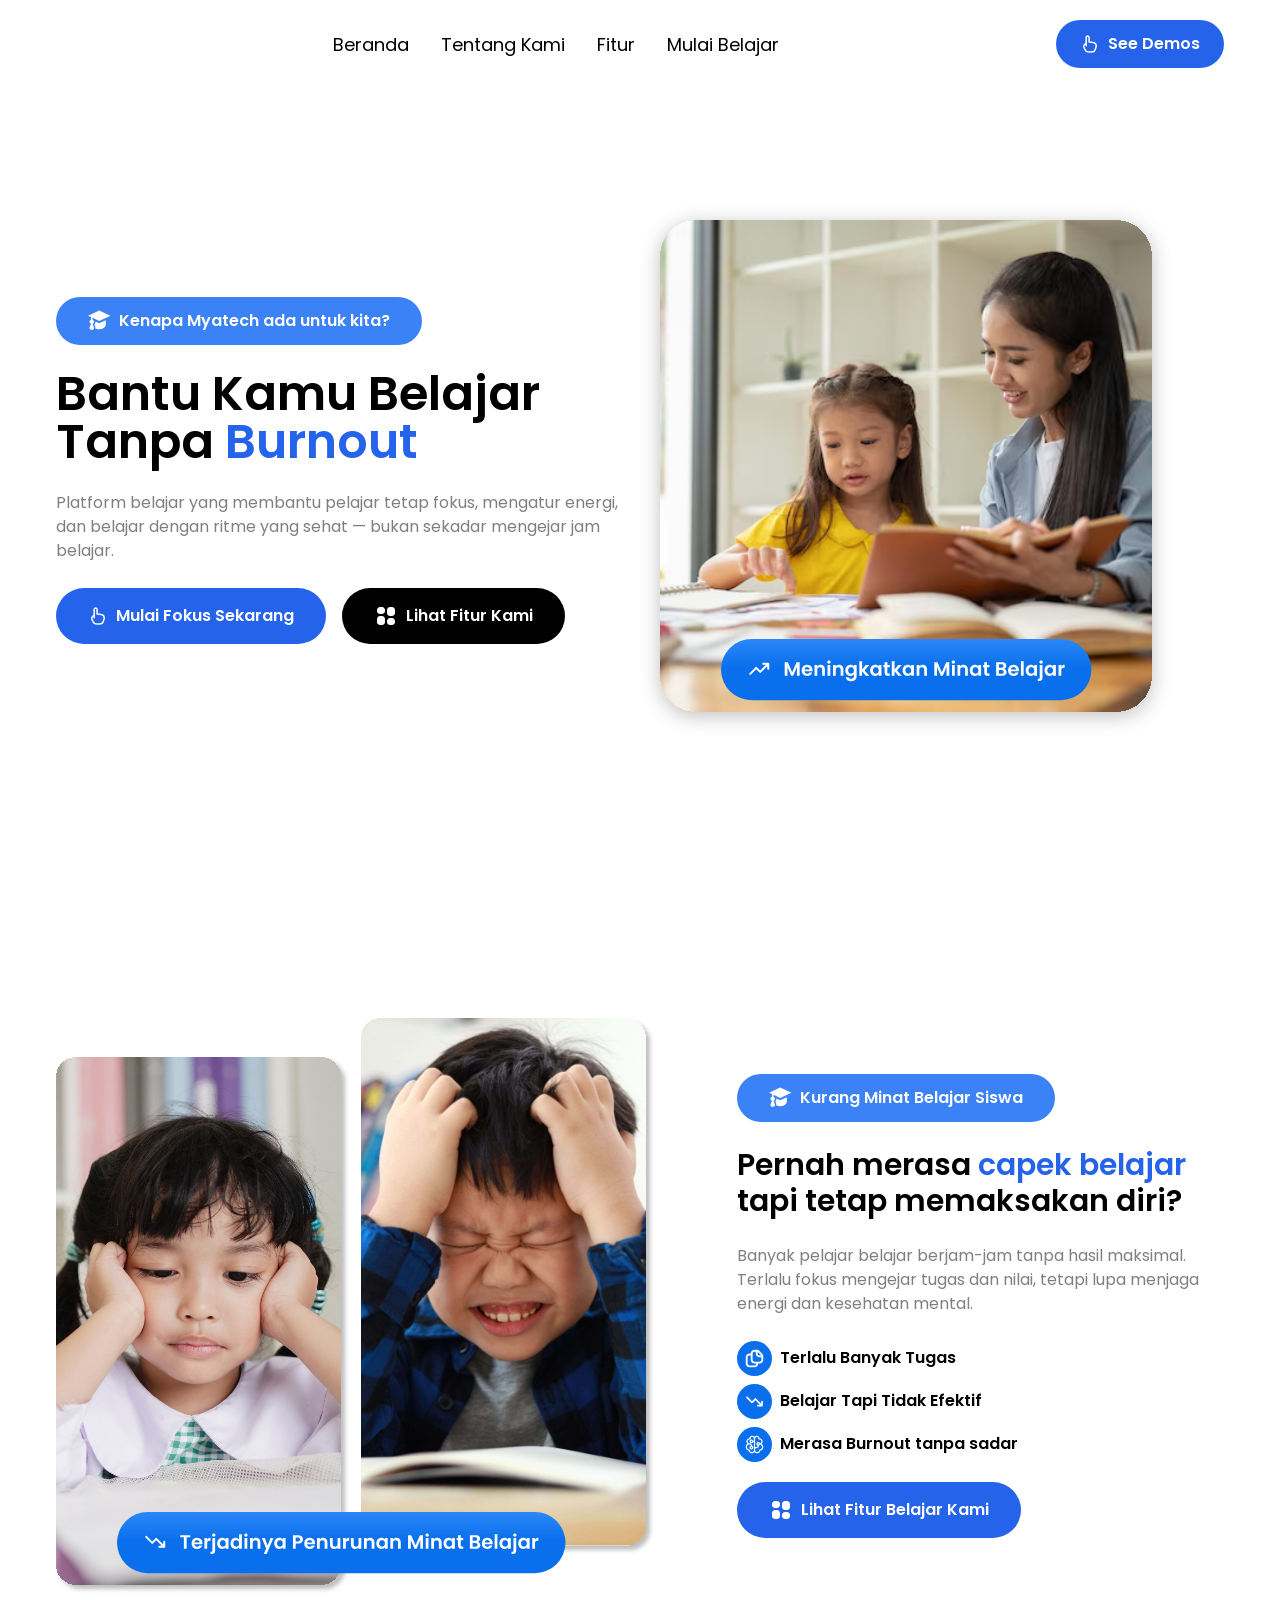
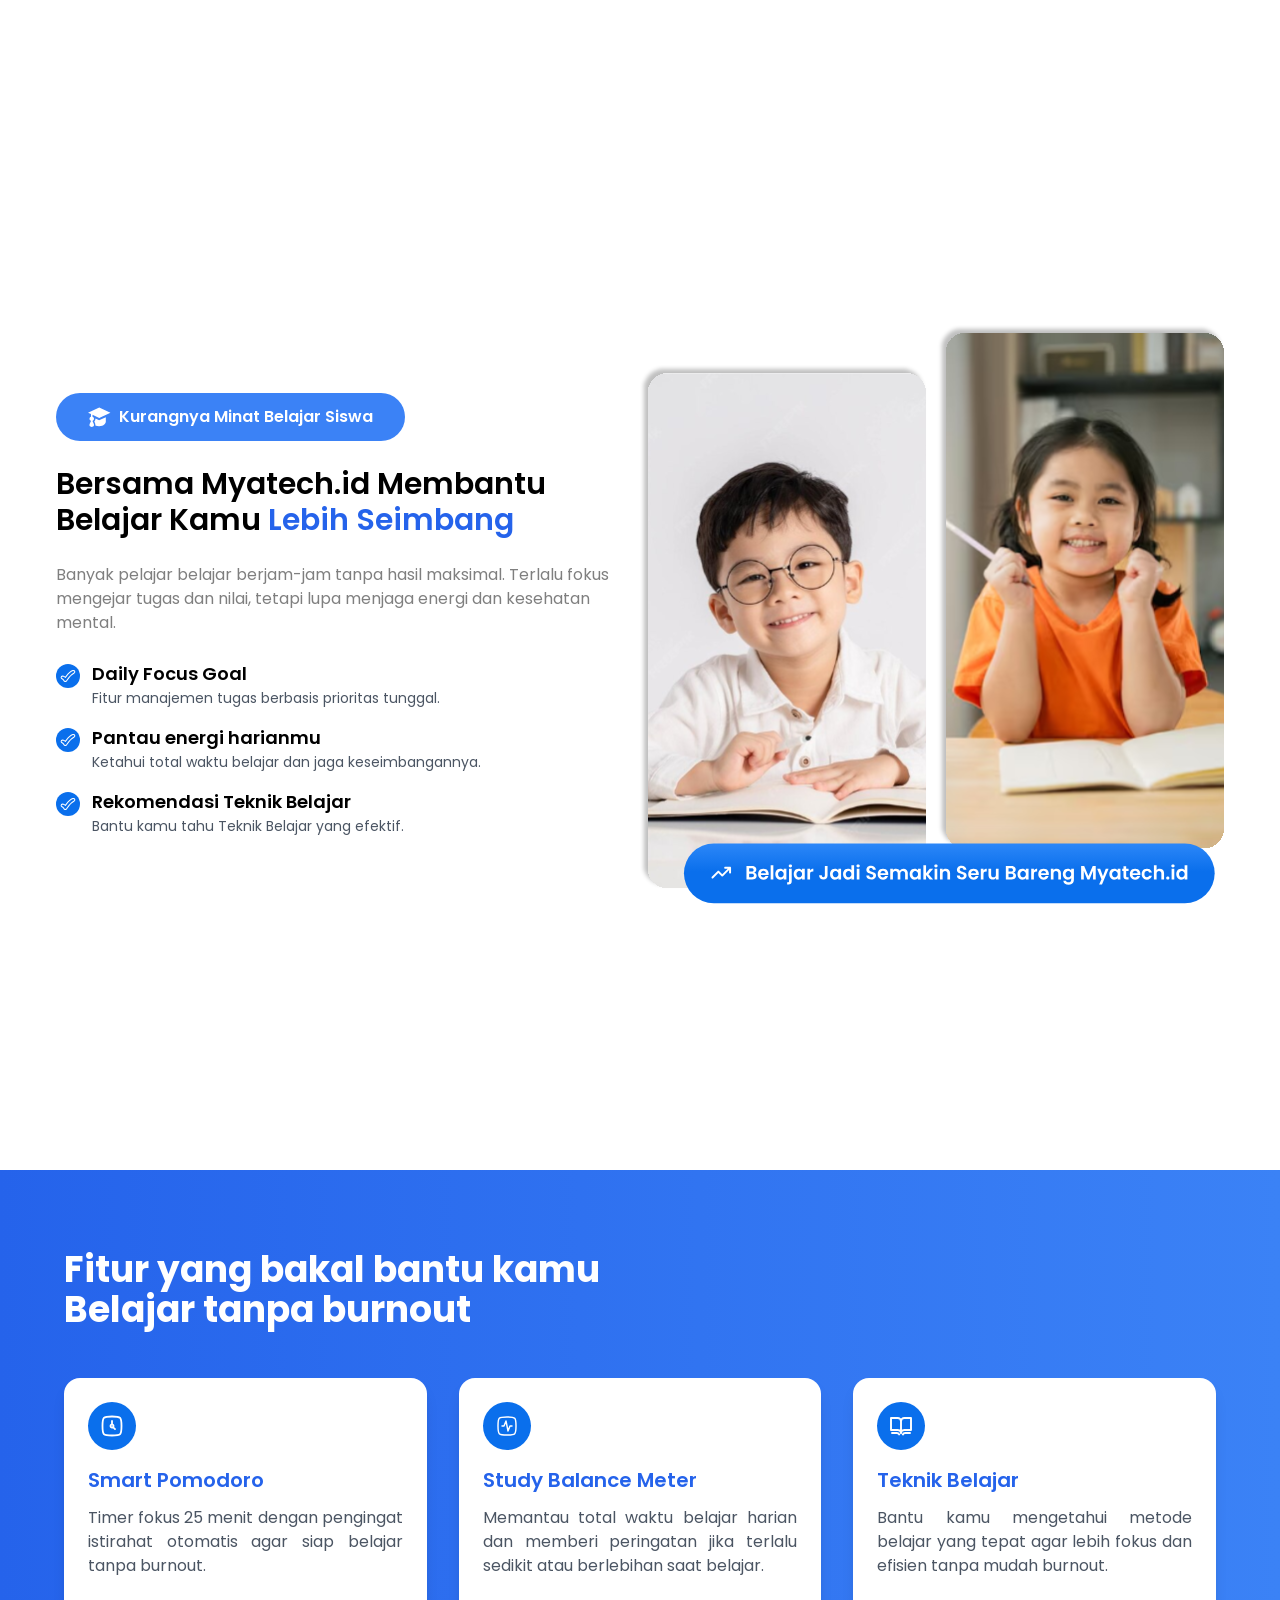
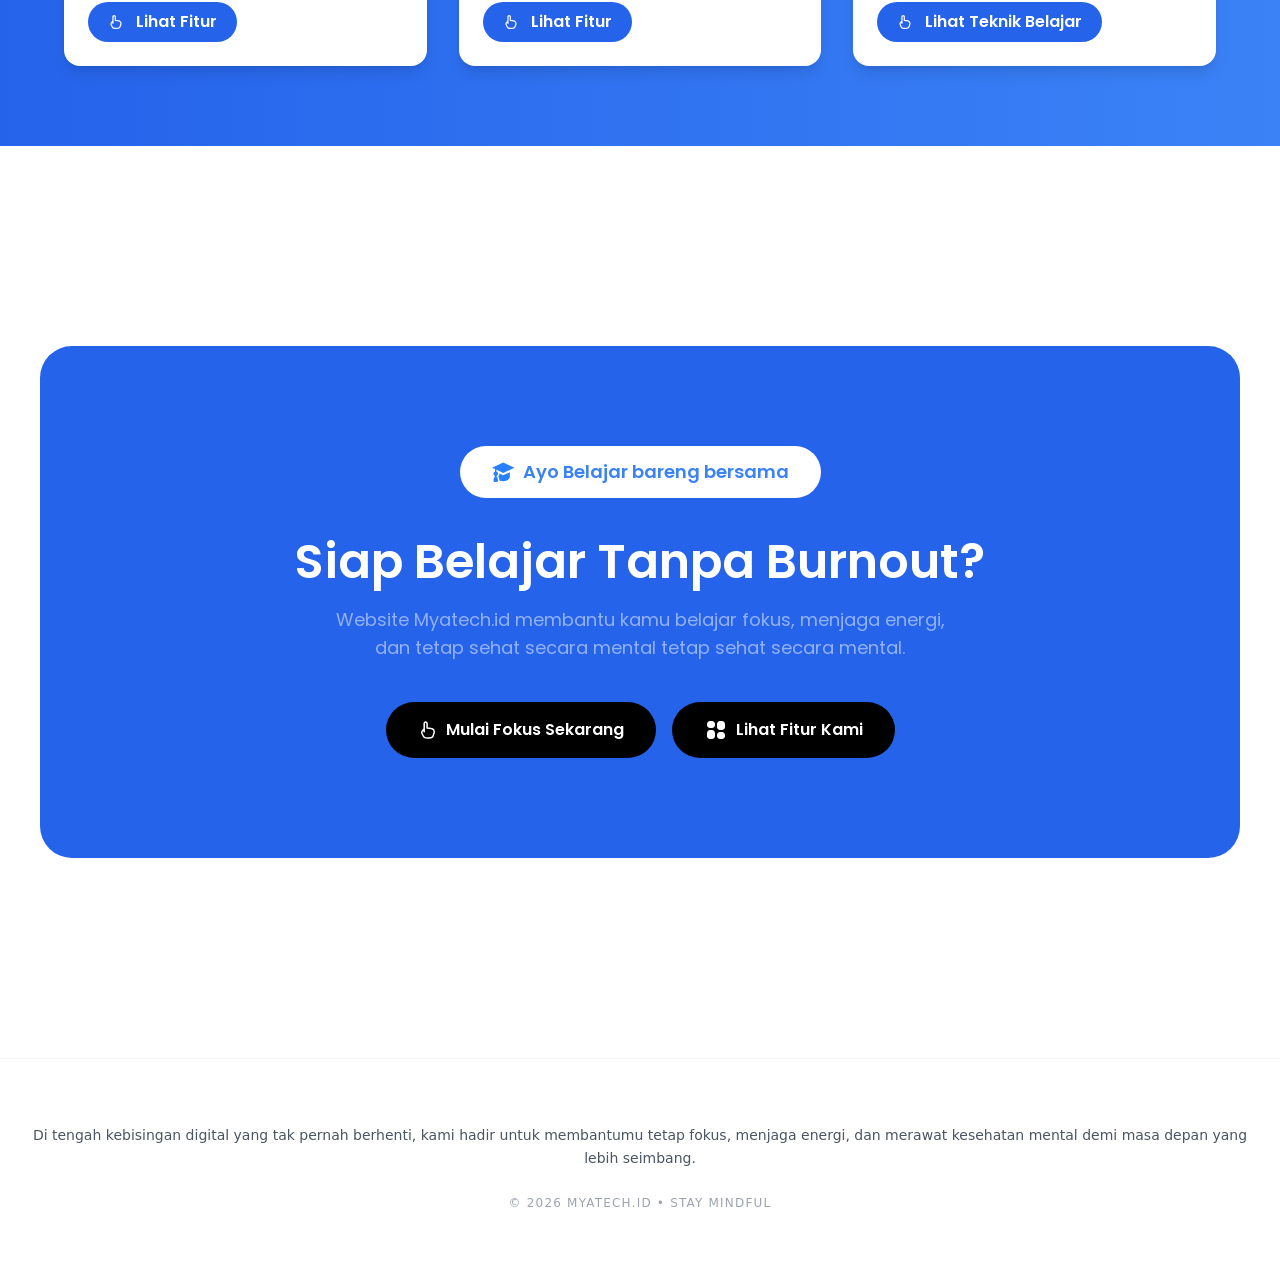
==== docs/index.html @ 18b40dc4 "rename src to docs for github pages" ====
<!DOCTYPE html>
<html lang="en">

<head>
  <meta charset="UTF-8">
  <meta name="viewport" content="width=device-width, initial-scale=1.0">
  <link rel="icon" href="/Ikon SVG/myatech-logo.svg">
  <link rel="stylesheet" href="./css/output.css">
  <title>Website Belajar Jadi Produktif</title>
  <link rel="preconnect" href="https://fonts.googleapis.com">
  <link rel="preconnect" href="https://fonts.gstatic.com" crossorigin>
  <link href="https://fonts.googleapis.com/css2?family=Poppins:wght@400;500;600;700&display=swap" rel="stylesheet">
  <link href="https://unpkg.com/aos@2.3.1/dist/aos.css" rel="stylesheet">

</head>

<body class="font-[Poppins]">

  <!-- Navbar -->
  <section class="" data-aos="fade-down">
    <div class="max-w-[1200px] mx-auto">
      <nav class="flex justify-between items-center py-[20px] px-4">
        <!-- Nama Brand -->
        <div>
          <img src="/Ikon SVG/Brand.svg" alt="">
        </div>

        <ul class="gap-8 hidden lg:flex">
          <li class="text-[18px] text-black hover:text-blue-500 font-regular hover:font-semibold cursor-pointer">
            <a href="#">
              Beranda
            </a>
          </li>
          <li class="text-[18px] text-black hover:text-blue-500 font-regular hover:font-semibold cursor-pointer">
            <a href="#problem-section">
              Tentang Kami
            </a>
          </li>
          <li class="text-[18px] text-black hover:text-blue-500 font-regular hover:font-semibold cursor-pointer">
            <a href="#">
              Fitur
            </a>
          </li>
          <li class="text-[18px] text-black hover:text-blue-500 font-regular hover:font-semibold cursor-pointer">
            <a href="#">
              Mulai Belajar
            </a>
          </li>
        </ul>

        <div class="lg:flex hidden">
          <button
            class="flex items-center bg-blue-600 px-6 py-3 rounded-[32px] text-white font-semibold hover:bg-black hover:scale-110 transition duration-300 gap-2">
            <span>
              <img src="/Ikon SVG/tangan-white.svg" alt="">
            </span>
            See Demos
          </button>
        </div>

        <!-- Responsive Mobile -->
        <div class="lg:hidden block buttonToogle">
          <button>
            <img src="/Ikon SVG/hamburger.svg" alt="">
          </button>
        </div>
      </nav>

      <!-- Mobile Menu -->
      <div class="mobileMenu hidden">
        <ul class="gap-8">
          <li
            class="py-4 px-3 hover:bg-blue-200 transition duration-300 text-[18px] text-black hover:text-blue-500 font-regular hover:font-semibold cursor-pointer">
            <a href="#">
              Beranda
            </a>
          </li>
          <li
            class="py-4 px-3 hover:bg-blue-200 transition duration-300 text-[18px] text-black hover:text-blue-500 font-regular hover:font-semibold cursor-pointer">
            <a href="#problem-section">
              Tentang Kami
            </a>
          </li>
          <li
            class="py-4 px-3 hover:bg-blue-200 transition duration-300 text-[18px] text-black hover:text-blue-500 font-regular hover:font-semibold cursor-pointer">
            <a href="#">
              Fitur
            </a>
          </li>
          <li
            class="py-4 px-3 hover:bg-blue-200 transition duration-300 text-[18px] text-black hover:text-blue-500 font-regular hover:font-semibold cursor-pointer">
            <a href="#">
              Mulai Belajar
            </a>
          </li>
        </ul>
      </div>
    </div>
  </section>
  <!-- Penutup Navbar -->

  <!-- Hero Section -->
  <section id="hero-section" class="my-[50px] md:my-[100px]">
    <div class="max-w-[1200px] mx-auto px-4 py-4">
      <div class="grid grid-cols-12 items-center">

        <!-- Kiri -->
        <div class="col-span-12 md:col-span-6 lg:col-span-6" data-aos="zoom-in-right">
          <div class="">
            <button class="flex gap-2 items-center px-8 py-3 bg-blue-500 text-white font-semibold rounded-full">
              <span>
                <img src="/Ikon SVG/college-white.svg" alt="">
              </span>
              Kenapa Myatech ada untuk kita?
            </button>
            <h1 class="mt-[25px] text-3xl md:text-4xl lg:text-5xl font-semibold text-black leading-tight">
              Bantu Kamu Belajar<br>
              Tanpa <span class="text-blue-600"> Burnout</span>
            </h1>
            <p class="mt-[25px] text-base text-justify lg:text-start text-grey opacity-50">
              Platform belajar yang membantu pelajar tetap fokus, mengatur energi, dan belajar dengan ritme yang sehat —
              bukan sekadar mengejar jam belajar.
            </p>
            <div class="mt-[25px] flex flex-col lg:flex-row gap-4">
              <button
                class="flex gap-2 items-center px-8 py-4 bg-blue-600 hover:bg-blue-500 cursor-pointer transition duration-300 text-white font-semibold rounded-[32px]">
                <span>
                  <img src="/Ikon SVG/tangan-white.svg" alt="">
                </span>
                <a href="#"> Mulai Fokus Sekarang</a>
              </button>

              <button
                class="flex gap-2 items-center px-8 py-4 bg-black hover:bg-slate-600 cursor-pointer transition duration-300 text-white font-semibold rounded-[32px]">
                <span>
                  <img src="/Ikon SVG/grid.svg" alt="">
                </span>
                Lihat Fitur Kami
              </button>
            </div>
          </div>
        </div>

        <!-- Kanan -->
        <div class="col-span-12 md:col-span-6 lg:col-span-6" data-aos="zoom-in-left">
          <div class="hidden md:block lg:block">
            <img src="/Images/Gambar-Hero-Section.svg" alt="">
          </div>
        </div>
      </div>
    </div>
  </section>

  <!-- Problem Section -->
  <section id="problem-section" class="my-[50px] md:my-[200px]">
    <div class="max-w-[1200px] mx-auto px-4 py-4">
      <div class="grid grid-cols-12 items-center">
        <!-- Kiri -->
        <div class="col-span-12 md:col-span-5 lg:col-span-5 order-2" data-aos="zoom-in-right">
          <div class="">
            <button class="flex gap-2 items-center px-8 py-3 bg-blue-500 text-white font-semibold rounded-full">
              <span>
                <img src="/Ikon SVG/college-white.svg" alt="">
              </span>
              Kurang Minat Belajar Siswa
            </button>
            <h1 class="mt-[25px] text-2xl md:text-3xl lg:text-3xl font-semibold text-black leading-tight">
              Pernah merasa <span class="text-blue-600">capek belajar</span> <br>
              tapi tetap memaksakan diri?
            </h1>
            <p class="mt-[25px] text-base text-justify lg:text-start text-grey opacity-50">
              Banyak pelajar belajar berjam-jam tanpa hasil maksimal. Terlalu fokus mengejar tugas dan nilai, tetapi
              lupa menjaga energi dan kesehatan mental.
            </p>
            <div class="mt-[25px] flex flex-col lg:flex-row">
              <ul class="flex flex-col gap-2">
                <li class="flex items-center gap-2 font-semibold">
                  <span>
                    <img src="/Ikon SVG/files-blue.svg" alt="">
                  </span>
                  Terlalu Banyak Tugas
                </li>
                <li class="flex items-center gap-2 font-semibold">
                  <span>
                    <img src="/Ikon SVG/chart-down-blue.svg" alt="">
                  </span>
                  Belajar Tapi Tidak Efektif
                </li>
                <li class="flex items-center gap-2 font-semibold">
                  <span>
                    <img src="/Ikon SVG/brain-circuit-blue.svg" alt="">
                  </span>
                  Merasa Burnout tanpa sadar
                </li>
              </ul>
            </div>
            <div>
              <button
                class="mt-[20px] flex gap-2 items-center px-8 py-4 bg-blue-600 hover:bg-blue-500 cursor-pointer transition duration-300 text-white font-semibold rounded-[32px]">
                <span>
                  <img src="/Ikon SVG/grid.svg" alt="">
                </span>
                Lihat Fitur Belajar Kami
              </button>
            </div>
          </div>
        </div>

        <!-- Kanan -->
        <div class="my-[50px] col-span-12 md:col-span-7 lg:col-span-7 order-1" data-aos="zoom-in-left">
          <div>
            <img src="/Images/Gambar-Problem-Section.svg" alt="">
          </div>
        </div>
      </div>
    </div>
  </section>

  <!-- Solution Section -->
  <section id="solution-section" class="my-[50px] md:my-[200px]">
    <div class="max-w-[1200px] mx-auto px-4 py-4">
      <div class="grid grid-cols-12 items-center">
        <!-- Kiri -->
        <div class="col-span-12 md:col-span-6 lg:col-span-6 order-1" data-aos="zoom-in-left">
          <div class="">
            <button
              class="flex gap-2 items-center px-8 py-3 bg-blue-500 text-base text-white font-semibold rounded-full">
              <span>
                <img src="/Ikon SVG/college-white.svg" alt="">
              </span>
              Kurangnya Minat Belajar Siswa
            </button>
            <h1 class="mt-[25px] text-2xl md:text-3xl lg:text-3xl font-semibold text-black leading-tight">
              Bersama Myatech.id Membantu
              Belajar Kamu <span class="text-blue-600">Lebih Seimbang</span>
            </h1>
            <p class="mt-[25px] text-base text-justify lg:text-start text-grey opacity-50">
              Banyak pelajar belajar berjam-jam tanpa hasil maksimal. Terlalu fokus mengejar tugas dan nilai, tetapi
              lupa menjaga energi dan kesehatan mental.
            </p>
            <div class="mt-[25px] flex flex-col lg:flex-row">
              <ul class="flex flex-col gap-4">

                <!-- Item 1 -->
                <li class="flex items-start gap-3">
                  <img src="/Ikon SVG/centang.svg" alt="" class="w-6 h-6 mt-1">

                  <div class="flex flex-col">
                    <h3 class="font-semibold text-lg">
                      Daily Focus Goal
                    </h3>
                    <p class="text-sm text-gray-600">
                      Fitur manajemen tugas berbasis prioritas tunggal.
                    </p>
                  </div>
                </li>

                <!-- Item 2 -->
                <li class="flex items-start gap-3">
                  <img src="/Ikon SVG/centang.svg" alt="" class="w-6 h-6 mt-1">

                  <div class="flex flex-col">
                    <h3 class="font-semibold text-lg">
                      Pantau energi harianmu
                    </h3>
                    <p class="text-sm text-gray-600">
                      Ketahui total waktu belajar dan jaga keseimbangannya.
                    </p>
                  </div>
                </li>

                <!-- Item 3 -->
                <li class="flex items-start gap-3">
                  <img src="/Ikon SVG/centang.svg" alt="" class="w-6 h-6 mt-1">

                  <div class="flex flex-col">
                    <h3 class="font-semibold text-lg">
                      Rekomendasi Teknik Belajar
                    </h3>
                    <p class="text-sm text-gray-600">
                      Bantu kamu tahu Teknik Belajar yang efektif.
                    </p>
                  </div>
                </li>

              </ul>
            </div>
          </div>
        </div>

        <!-- Kanan -->
        <div class="my-[50px] col-span-12 md:col-span-6 lg:col-span-6 order-2" data-aos="zoom-in-right">
          <div>
            <img src="/Images/Gambar-Solution-Section.svg" alt="">
          </div>
        </div>
      </div>
    </div>
  </section>


  <!-- Features Section -->
  <section class="bg-gradient-to-r from-blue-600 to-blue-500 py-20" data-aos="zoom-in">

    <!-- Container utama (maksimal 1200px & center) -->
    <div class="mx-auto max-w-[1200px] px-6">

      <!-- Heading Section -->
      <div class="mb-12">
        <h2 class="text-white text-3xl md:text-4xl font-bold max-w-xl">
          Fitur yang bakal bantu kamu Belajar tanpa burnout
        </h2>
      </div>

      <!-- GRID CARD -->
      <div class="grid grid-cols-1 md:grid-cols-2 lg:grid-cols-3 gap-8">

        <!-- CARD 1 -->
        <div class="bg-white rounded-2xl p-6 shadow-lg hover:scale-105 transition duration-300">

          <!-- Icon -->
          <img src="/Ikon SVG/card1.svg" alt="Smart Pomodoro" class="mb-4 w-12">

          <!-- Judul -->
          <h3 class="text-xl font-semibold mb-3 text-blue-600">
            Smart Pomodoro
          </h3>

          <!-- Deskripsi -->
          <p class="text-gray-600 mb-6 text-justify">
            Timer fokus 25 menit dengan pengingat istirahat otomatis agar siap belajar tanpa burnout.
          </p>

          <!-- Button (pakai a kalau mau ke halaman lain) -->
          <a href="features1.html"
            class="inline-flex items-center gap-3 bg-blue-600 text-white font-semibold px-5 py-2 rounded-full hover:bg-blue-500 transition duration-300">

            <img src="/Ikon SVG/tangan-white.svg" alt="" class="w-4">
            Lihat Fitur
          </a>

        </div>

        <!-- CARD 2 -->
        <div class="bg-white rounded-2xl p-6 shadow-lg hover:scale-105 transition duration-300">

          <img src="/Ikon SVG/card2.svg" alt="Study Balance Meter" class="mb-4 w-12">

          <h3 class="text-xl font-semibold mb-3 text-blue-600">
            Study Balance Meter
          </h3>

          <p class="text-gray-600 mb-6 text-justify">
            Memantau total waktu belajar harian dan memberi peringatan jika terlalu sedikit atau berlebihan saat
            belajar.
          </p>

          <a href="features2.html"
            class="inline-flex items-center gap-3 bg-blue-600 text-white font-semibold px-5 py-2 rounded-full hover:bg-blue-500 transition duration-300">

            <img src="/Ikon SVG/tangan-white.svg" alt="" class="w-4">
            Lihat Fitur
          </a>

        </div>

        <!-- CARD 3 -->
        <div class="bg-white rounded-2xl p-6 shadow-lg hover:scale-105 transition duration-300">

          <img src="/Ikon SVG/card3.svg" alt="Mood Tracker" class="mb-4 w-12">

          <h3 class="text-xl font-semibold mb-3 text-blue-600">
            Teknik Belajar
          </h3>

          <p class="text-gray-600 mb-6 text-justify">
            Bantu kamu mengetahui metode belajar yang tepat agar lebih fokus dan efisien tanpa mudah burnout.
          </p>

          <a href="features3.html"
            class="inline-flex items-center gap-3 bg-blue-600 text-white font-semibold px-5 py-2 rounded-full hover:bg-blue-500 transition duration-300">

            <img src="/Ikon SVG/tangan-white.svg" alt="" class="w-4">
            Lihat Teknik Belajar
          </a>

        </div>

      </div>
    </div>
  </section>


  <!-- CTA -->
  <section id="cta" class="my-[50px] md:my-[200px]" data-aos="zoom-in">
    <div class="max-w-[1200px] mx-auto px-4 py-4 bg-blue-600 lg:py-[100px] md:rounded-[32px] lg:rounded-[32px]">
      <!-- Button Informasi -->
      <div class="flex justify-center items-center mb-[40px]">
        <button
          class="flex gap-2 text-sm md:text-base lg:text-lg items-center px-8 py-3 bg-white text-blue-500 font-semibold rounded-full">
          <span>
            <img src="/Ikon SVG/college-blue.svg" alt="">
          </span>
          Ayo Belajar bareng bersama
        </button>
      </div>
      <!-- Judul + Deskripsi -->
      <div>
        <h1 class="mt-[20px] text-3xl md:text-4xl lg:text-5xl text-center font-semibold text-white text-center">Siap
          Belajar Tanpa
          Burnout?
        </h1>
        <p class="mt-[20px] text-center md:text-base lg:text-lg text-white opacity-50 text-center">
          Website
          Myatech.id membantu kamu belajar fokus,
          menjaga energi, <br> dan tetap sehat secara mental tetap sehat secara mental.
        </p>
      </div>
      <!-- Button -->
      <div class="mt-[40px] flex flex-col md:flex-row gap-4 mx-auto justify-center items-center">
        <button
          class="flex gap-2 items-center px-8 py-4 bg-black hover:bg-slate-600  cursor-pointer transition duration-300 text-white font-semibold rounded-[32px]">
          <span>
            <img src="/Ikon SVG/tangan-white.svg" alt="">
          </span>
          <a href="#hero-section"> Mulai Fokus Sekarang</a>
        </button>

        <button
          class="flex gap-2 items-center px-8 py-4 bg-black hover:bg-slate-600 cursor-pointer transition duration-300 text-white font-semibold rounded-[32px]">
          <span>
            <img src="/Ikon SVG/grid.svg" alt="">
          </span>
          Lihat Fitur Kami
        </button>
      </div>
    </div>
  </section>

  <!-- Footer -->
  <footer class="mb-[25px] text-center py-10 px-6 font-sans border-t border-gray-100 bg-white">
    <div class="flex justify-center items-center">
      <img src="/Ikon SVG/Brand.svg" alt="">
    </div>

    <p class="mt-[25px] max-2xl mx-auto text-gray-600 text-sm leading-relaxed">
      Di tengah kebisingan digital yang tak pernah berhenti, kami hadir untuk membantumu tetap fokus, menjaga energi,
      dan merawat kesehatan mental demi masa depan yang lebih seimbang.
    </p>

    <div class="mt-[25px] text-xs font-medium text-gray-400 uppercase tracking-widest">
      &copy; 2026 Myatech.id • Stay Mindful
    </div>
  </footer>

  <script>
    const buttonToogle = document.querySelector('.buttonToogle');
    const mobileMenu = document.querySelector('.mobileMenu');

    buttonToogle.addEventListener('click', function () {
      mobileMenu.classList.toggle('hidden');
    })

  </script>

  <script src="https://unpkg.com/aos@2.3.1/dist/aos.js"></script>
  <script>
    AOS.init({
      duration: 800,
      once: true
    });
  </script>
</body>

</html>
---- docs/css/output.css ----
/*
! tailwindcss v3.4.9 | MIT License | https://tailwindcss.com
*/

/*
1. Prevent padding and border from affecting element width. (https://github.com/mozdevs/cssremedy/issues/4)
2. Allow adding a border to an element by just adding a border-width. (https://github.com/tailwindcss/tailwindcss/pull/116)
*/

*,
::before,
::after {
  box-sizing: border-box;
  /* 1 */
  border-width: 0;
  /* 2 */
  border-style: solid;
  /* 2 */
  border-color: #e5e7eb;
  /* 2 */
}

::before,
::after {
  --tw-content: '';
}

/*
1. Use a consistent sensible line-height in all browsers.
2. Prevent adjustments of font size after orientation changes in iOS.
3. Use a more readable tab size.
4. Use the user's configured `sans` font-family by default.
5. Use the user's configured `sans` font-feature-settings by default.
6. Use the user's configured `sans` font-variation-settings by default.
7. Disable tap highlights on iOS
*/

html,
:host {
  line-height: 1.5;
  /* 1 */
  -webkit-text-size-adjust: 100%;
  /* 2 */
  -moz-tab-size: 4;
  /* 3 */
  -o-tab-size: 4;
     tab-size: 4;
  /* 3 */
  font-family: ui-sans-serif, system-ui, sans-serif, "Apple Color Emoji", "Segoe UI Emoji", "Segoe UI Symbol", "Noto Color Emoji";
  /* 4 */
  font-feature-settings: normal;
  /* 5 */
  font-variation-settings: normal;
  /* 6 */
  -webkit-tap-highlight-color: transparent;
  /* 7 */
}

/*
1. Remove the margin in all browsers.
2. Inherit line-height from `html` so users can set them as a class directly on the `html` element.
*/

body {
  margin: 0;
  /* 1 */
  line-height: inherit;
  /* 2 */
}

/*
1. Add the correct height in Firefox.
2. Correct the inheritance of border color in Firefox. (https://bugzilla.mozilla.org/show_bug.cgi?id=190655)
3. Ensure horizontal rules are visible by default.
*/

hr {
  height: 0;
  /* 1 */
  color: inherit;
  /* 2 */
  border-top-width: 1px;
  /* 3 */
}

/*
Add the correct text decoration in Chrome, Edge, and Safari.
*/

abbr:where([title]) {
  -webkit-text-decoration: underline dotted;
          text-decoration: underline dotted;
}

/*
Remove the default font size and weight for headings.
*/

h1,
h2,
h3,
h4,
h5,
h6 {
  font-size: inherit;
  font-weight: inherit;
}

/*
Reset links to optimize for opt-in styling instead of opt-out.
*/

a {
  color: inherit;
  text-decoration: inherit;
}

/*
Add the correct font weight in Edge and Safari.
*/

b,
strong {
  font-weight: bolder;
}

/*
1. Use the user's configured `mono` font-family by default.
2. Use the user's configured `mono` font-feature-settings by default.
3. Use the user's configured `mono` font-variation-settings by default.
4. Correct the odd `em` font sizing in all browsers.
*/

code,
kbd,
samp,
pre {
  font-family: ui-monospace, SFMono-Regular, Menlo, Monaco, Consolas, "Liberation Mono", "Courier New", monospace;
  /* 1 */
  font-feature-settings: normal;
  /* 2 */
  font-variation-settings: normal;
  /* 3 */
  font-size: 1em;
  /* 4 */
}

/*
Add the correct font size in all browsers.
*/

small {
  font-size: 80%;
}

/*
Prevent `sub` and `sup` elements from affecting the line height in all browsers.
*/

sub,
sup {
  font-size: 75%;
  line-height: 0;
  position: relative;
  vertical-align: baseline;
}

sub {
  bottom: -0.25em;
}

sup {
  top: -0.5em;
}

/*
1. Remove text indentation from table contents in Chrome and Safari. (https://bugs.chromium.org/p/chromium/issues/detail?id=999088, https://bugs.webkit.org/show_bug.cgi?id=201297)
2. Correct table border color inheritance in all Chrome and Safari. (https://bugs.chromium.org/p/chromium/issues/detail?id=935729, https://bugs.webkit.org/show_bug.cgi?id=195016)
3. Remove gaps between table borders by default.
*/

table {
  text-indent: 0;
  /* 1 */
  border-color: inherit;
  /* 2 */
  border-collapse: collapse;
  /* 3 */
}

/*
1. Change the font styles in all browsers.
2. Remove the margin in Firefox and Safari.
3. Remove default padding in all browsers.
*/

button,
input,
optgroup,
select,
textarea {
  font-family: inherit;
  /* 1 */
  font-feature-settings: inherit;
  /* 1 */
  font-variation-settings: inherit;
  /* 1 */
  font-size: 100%;
  /* 1 */
  font-weight: inherit;
  /* 1 */
  line-height: inherit;
  /* 1 */
  letter-spacing: inherit;
  /* 1 */
  color: inherit;
  /* 1 */
  margin: 0;
  /* 2 */
  padding: 0;
  /* 3 */
}

/*
Remove the inheritance of text transform in Edge and Firefox.
*/

button,
select {
  text-transform: none;
}

/*
1. Correct the inability to style clickable types in iOS and Safari.
2. Remove default button styles.
*/

button,
input:where([type='button']),
input:where([type='reset']),
input:where([type='submit']) {
  -webkit-appearance: button;
  /* 1 */
  background-color: transparent;
  /* 2 */
  background-image: none;
  /* 2 */
}

/*
Use the modern Firefox focus style for all focusable elements.
*/

:-moz-focusring {
  outline: auto;
}

/*
Remove the additional `:invalid` styles in Firefox. (https://github.com/mozilla/gecko-dev/blob/2f9eacd9d3d995c937b4251a5557d95d494c9be1/layout/style/res/forms.css#L728-L737)
*/

:-moz-ui-invalid {
  box-shadow: none;
}

/*
Add the correct vertical alignment in Chrome and Firefox.
*/

progress {
  vertical-align: baseline;
}

/*
Correct the cursor style of increment and decrement buttons in Safari.
*/

::-webkit-inner-spin-button,
::-webkit-outer-spin-button {
  height: auto;
}

/*
1. Correct the odd appearance in Chrome and Safari.
2. Correct the outline style in Safari.
*/

[type='search'] {
  -webkit-appearance: textfield;
  /* 1 */
  outline-offset: -2px;
  /* 2 */
}

/*
Remove the inner padding in Chrome and Safari on macOS.
*/

::-webkit-search-decoration {
  -webkit-appearance: none;
}

/*
1. Correct the inability to style clickable types in iOS and Safari.
2. Change font properties to `inherit` in Safari.
*/

::-webkit-file-upload-button {
  -webkit-appearance: button;
  /* 1 */
  font: inherit;
  /* 2 */
}

/*
Add the correct display in Chrome and Safari.
*/

summary {
  display: list-item;
}

/*
Removes the default spacing and border for appropriate elements.
*/

blockquote,
dl,
dd,
h1,
h2,
h3,
h4,
h5,
h6,
hr,
figure,
p,
pre {
  margin: 0;
}

fieldset {
  margin: 0;
  padding: 0;
}

legend {
  padding: 0;
}

ol,
ul,
menu {
  list-style: none;
  margin: 0;
  padding: 0;
}

/*
Reset default styling for dialogs.
*/

dialog {
  padding: 0;
}

/*
Prevent resizing textareas horizontally by default.
*/

textarea {
  resize: vertical;
}

/*
1. Reset the default placeholder opacity in Firefox. (https://github.com/tailwindlabs/tailwindcss/issues/3300)
2. Set the default placeholder color to the user's configured gray 400 color.
*/

input::-moz-placeholder, textarea::-moz-placeholder {
  opacity: 1;
  /* 1 */
  color: #9ca3af;
  /* 2 */
}

input::placeholder,
textarea::placeholder {
  opacity: 1;
  /* 1 */
  color: #9ca3af;
  /* 2 */
}

/*
Set the default cursor for buttons.
*/

button,
[role="button"] {
  cursor: pointer;
}

/*
Make sure disabled buttons don't get the pointer cursor.
*/

:disabled {
  cursor: default;
}

/*
1. Make replaced elements `display: block` by default. (https://github.com/mozdevs/cssremedy/issues/14)
2. Add `vertical-align: middle` to align replaced elements more sensibly by default. (https://github.com/jensimmons/cssremedy/issues/14#issuecomment-634934210)
   This can trigger a poorly considered lint error in some tools but is included by design.
*/

img,
svg,
video,
canvas,
audio,
iframe,
embed,
object {
  display: block;
  /* 1 */
  vertical-align: middle;
  /* 2 */
}

/*
Constrain images and videos to the parent width and preserve their intrinsic aspect ratio. (https://github.com/mozdevs/cssremedy/issues/14)
*/

img,
video {
  max-width: 100%;
  height: auto;
}

/* Make elements with the HTML hidden attribute stay hidden by default */

[hidden] {
  display: none;
}

*, ::before, ::after {
  --tw-border-spacing-x: 0;
  --tw-border-spacing-y: 0;
  --tw-translate-x: 0;
  --tw-translate-y: 0;
  --tw-rotate: 0;
  --tw-skew-x: 0;
  --tw-skew-y: 0;
  --tw-scale-x: 1;
  --tw-scale-y: 1;
  --tw-pan-x:  ;
  --tw-pan-y:  ;
  --tw-pinch-zoom:  ;
  --tw-scroll-snap-strictness: proximity;
  --tw-gradient-from-position:  ;
  --tw-gradient-via-position:  ;
  --tw-gradient-to-position:  ;
  --tw-ordinal:  ;
  --tw-slashed-zero:  ;
  --tw-numeric-figure:  ;
  --tw-numeric-spacing:  ;
  --tw-numeric-fraction:  ;
  --tw-ring-inset:  ;
  --tw-ring-offset-width: 0px;
  --tw-ring-offset-color: #fff;
  --tw-ring-color: rgb(59 130 246 / 0.5);
  --tw-ring-offset-shadow: 0 0 #0000;
  --tw-ring-shadow: 0 0 #0000;
  --tw-shadow: 0 0 #0000;
  --tw-shadow-colored: 0 0 #0000;
  --tw-blur:  ;
  --tw-brightness:  ;
  --tw-contrast:  ;
  --tw-grayscale:  ;
  --tw-hue-rotate:  ;
  --tw-invert:  ;
  --tw-saturate:  ;
  --tw-sepia:  ;
  --tw-drop-shadow:  ;
  --tw-backdrop-blur:  ;
  --tw-backdrop-brightness:  ;
  --tw-backdrop-contrast:  ;
  --tw-backdrop-grayscale:  ;
  --tw-backdrop-hue-rotate:  ;
  --tw-backdrop-invert:  ;
  --tw-backdrop-opacity:  ;
  --tw-backdrop-saturate:  ;
  --tw-backdrop-sepia:  ;
  --tw-contain-size:  ;
  --tw-contain-layout:  ;
  --tw-contain-paint:  ;
  --tw-contain-style:  ;
}

::backdrop {
  --tw-border-spacing-x: 0;
  --tw-border-spacing-y: 0;
  --tw-translate-x: 0;
  --tw-translate-y: 0;
  --tw-rotate: 0;
  --tw-skew-x: 0;
  --tw-skew-y: 0;
  --tw-scale-x: 1;
  --tw-scale-y: 1;
  --tw-pan-x:  ;
  --tw-pan-y:  ;
  --tw-pinch-zoom:  ;
  --tw-scroll-snap-strictness: proximity;
  --tw-gradient-from-position:  ;
  --tw-gradient-via-position:  ;
  --tw-gradient-to-position:  ;
  --tw-ordinal:  ;
  --tw-slashed-zero:  ;
  --tw-numeric-figure:  ;
  --tw-numeric-spacing:  ;
  --tw-numeric-fraction:  ;
  --tw-ring-inset:  ;
  --tw-ring-offset-width: 0px;
  --tw-ring-offset-color: #fff;
  --tw-ring-color: rgb(59 130 246 / 0.5);
  --tw-ring-offset-shadow: 0 0 #0000;
  --tw-ring-shadow: 0 0 #0000;
  --tw-shadow: 0 0 #0000;
  --tw-shadow-colored: 0 0 #0000;
  --tw-blur:  ;
  --tw-brightness:  ;
  --tw-contrast:  ;
  --tw-grayscale:  ;
  --tw-hue-rotate:  ;
  --tw-invert:  ;
  --tw-saturate:  ;
  --tw-sepia:  ;
  --tw-drop-shadow:  ;
  --tw-backdrop-blur:  ;
  --tw-backdrop-brightness:  ;
  --tw-backdrop-contrast:  ;
  --tw-backdrop-grayscale:  ;
  --tw-backdrop-hue-rotate:  ;
  --tw-backdrop-invert:  ;
  --tw-backdrop-opacity:  ;
  --tw-backdrop-saturate:  ;
  --tw-backdrop-sepia:  ;
  --tw-contain-size:  ;
  --tw-contain-layout:  ;
  --tw-contain-paint:  ;
  --tw-contain-style:  ;
}

.fixed {
  position: fixed;
}

.order-1 {
  order: 1;
}

.order-2 {
  order: 2;
}

.col-span-12 {
  grid-column: span 12 / span 12;
}

.mx-auto {
  margin-left: auto;
  margin-right: auto;
}

.my-\[100px\] {
  margin-top: 100px;
  margin-bottom: 100px;
}

.my-\[200px\] {
  margin-top: 200px;
  margin-bottom: 200px;
}

.my-\[50px\] {
  margin-top: 50px;
  margin-bottom: 50px;
}

.mb-12 {
  margin-bottom: 3rem;
}

.mb-3 {
  margin-bottom: 0.75rem;
}

.mb-4 {
  margin-bottom: 1rem;
}

.mb-6 {
  margin-bottom: 1.5rem;
}

.mb-\[10px\] {
  margin-bottom: 10px;
}

.mb-\[25px\] {
  margin-bottom: 25px;
}

.mb-\[40px\] {
  margin-bottom: 40px;
}

.mt-1 {
  margin-top: 0.25rem;
}

.mt-4 {
  margin-top: 1rem;
}

.mt-\[100px\] {
  margin-top: 100px;
}

.mt-\[10px\] {
  margin-top: 10px;
}

.mt-\[20px\] {
  margin-top: 20px;
}

.mt-\[25px\] {
  margin-top: 25px;
}

.mt-\[40px\] {
  margin-top: 40px;
}

.mt-\[8px\] {
  margin-top: 8px;
}

.block {
  display: block;
}

.flex {
  display: flex;
}

.inline-flex {
  display: inline-flex;
}

.grid {
  display: grid;
}

.hidden {
  display: none;
}

.h-3 {
  height: 0.75rem;
}

.h-6 {
  height: 1.5rem;
}

.w-12 {
  width: 3rem;
}

.w-4 {
  width: 1rem;
}

.w-6 {
  width: 1.5rem;
}

.w-80 {
  width: 20rem;
}

.w-full {
  width: 100%;
}

.max-w-\[1200px\] {
  max-width: 1200px;
}

.max-w-xl {
  max-width: 36rem;
}

.cursor-pointer {
  cursor: pointer;
}

.grid-cols-1 {
  grid-template-columns: repeat(1, minmax(0, 1fr));
}

.grid-cols-12 {
  grid-template-columns: repeat(12, minmax(0, 1fr));
}

.flex-col {
  flex-direction: column;
}

.items-start {
  align-items: flex-start;
}

.items-center {
  align-items: center;
}

.justify-center {
  justify-content: center;
}

.justify-between {
  justify-content: space-between;
}

.gap-2 {
  gap: 0.5rem;
}

.gap-3 {
  gap: 0.75rem;
}

.gap-4 {
  gap: 1rem;
}

.gap-8 {
  gap: 2rem;
}

.gap-\[32px\] {
  gap: 32px;
}

.rounded-2xl {
  border-radius: 1rem;
}

.rounded-\[22px\] {
  border-radius: 22px;
}

.rounded-\[32px\] {
  border-radius: 32px;
}

.rounded-full {
  border-radius: 9999px;
}

.rounded-lg {
  border-radius: 0.5rem;
}

.border-2 {
  border-width: 2px;
}

.border-t {
  border-top-width: 1px;
}

.border-blue-600 {
  --tw-border-opacity: 1;
  border-color: rgb(37 99 235 / var(--tw-border-opacity));
}

.border-gray-100 {
  --tw-border-opacity: 1;
  border-color: rgb(243 244 246 / var(--tw-border-opacity));
}

.bg-\[\#060B13\] {
  --tw-bg-opacity: 1;
  background-color: rgb(6 11 19 / var(--tw-bg-opacity));
}

.bg-black {
  --tw-bg-opacity: 1;
  background-color: rgb(0 0 0 / var(--tw-bg-opacity));
}

.bg-blue-500 {
  --tw-bg-opacity: 1;
  background-color: rgb(59 130 246 / var(--tw-bg-opacity));
}

.bg-blue-600 {
  --tw-bg-opacity: 1;
  background-color: rgb(37 99 235 / var(--tw-bg-opacity));
}

.bg-gray-200 {
  --tw-bg-opacity: 1;
  background-color: rgb(229 231 235 / var(--tw-bg-opacity));
}

.bg-green-50 {
  --tw-bg-opacity: 1;
  background-color: rgb(240 253 244 / var(--tw-bg-opacity));
}

.bg-green-500 {
  --tw-bg-opacity: 1;
  background-color: rgb(34 197 94 / var(--tw-bg-opacity));
}

.bg-red-500 {
  --tw-bg-opacity: 1;
  background-color: rgb(239 68 68 / var(--tw-bg-opacity));
}

.bg-white {
  --tw-bg-opacity: 1;
  background-color: rgb(255 255 255 / var(--tw-bg-opacity));
}

.bg-yellow-500 {
  --tw-bg-opacity: 1;
  background-color: rgb(234 179 8 / var(--tw-bg-opacity));
}

.bg-gradient-to-r {
  background-image: linear-gradient(to right, var(--tw-gradient-stops));
}

.from-blue-600 {
  --tw-gradient-from: #2563eb var(--tw-gradient-from-position);
  --tw-gradient-to: rgb(37 99 235 / 0) var(--tw-gradient-to-position);
  --tw-gradient-stops: var(--tw-gradient-from), var(--tw-gradient-to);
}

.to-blue-500 {
  --tw-gradient-to: #3b82f6 var(--tw-gradient-to-position);
}

.p-2 {
  padding: 0.5rem;
}

.p-6 {
  padding: 1.5rem;
}

.px-2 {
  padding-left: 0.5rem;
  padding-right: 0.5rem;
}

.px-3 {
  padding-left: 0.75rem;
  padding-right: 0.75rem;
}

.px-4 {
  padding-left: 1rem;
  padding-right: 1rem;
}

.px-5 {
  padding-left: 1.25rem;
  padding-right: 1.25rem;
}

.px-6 {
  padding-left: 1.5rem;
  padding-right: 1.5rem;
}

.px-8 {
  padding-left: 2rem;
  padding-right: 2rem;
}

.py-10 {
  padding-top: 2.5rem;
  padding-bottom: 2.5rem;
}

.py-2 {
  padding-top: 0.5rem;
  padding-bottom: 0.5rem;
}

.py-20 {
  padding-top: 5rem;
  padding-bottom: 5rem;
}

.py-3 {
  padding-top: 0.75rem;
  padding-bottom: 0.75rem;
}

.py-4 {
  padding-top: 1rem;
  padding-bottom: 1rem;
}

.py-6 {
  padding-top: 1.5rem;
  padding-bottom: 1.5rem;
}

.py-\[200px\] {
  padding-top: 200px;
  padding-bottom: 200px;
}

.py-\[20px\] {
  padding-top: 20px;
  padding-bottom: 20px;
}

.text-center {
  text-align: center;
}

.text-justify {
  text-align: justify;
}

.font-\[Poppins\] {
  font-family: Poppins;
}

.font-sans {
  font-family: ui-sans-serif, system-ui, sans-serif, "Apple Color Emoji", "Segoe UI Emoji", "Segoe UI Symbol", "Noto Color Emoji";
}

.text-2xl {
  font-size: 1.5rem;
  line-height: 2rem;
}

.text-3xl {
  font-size: 1.875rem;
  line-height: 2.25rem;
}

.text-\[18px\] {
  font-size: 18px;
}

.text-base {
  font-size: 1rem;
  line-height: 1.5rem;
}

.text-lg {
  font-size: 1.125rem;
  line-height: 1.75rem;
}

.text-sm {
  font-size: 0.875rem;
  line-height: 1.25rem;
}

.text-xl {
  font-size: 1.25rem;
  line-height: 1.75rem;
}

.text-xs {
  font-size: 0.75rem;
  line-height: 1rem;
}

.font-bold {
  font-weight: 700;
}

.font-medium {
  font-weight: 500;
}

.font-semibold {
  font-weight: 600;
}

.uppercase {
  text-transform: uppercase;
}

.leading-relaxed {
  line-height: 1.625;
}

.leading-tight {
  line-height: 1.25;
}

.tracking-widest {
  letter-spacing: 0.1em;
}

.text-black {
  --tw-text-opacity: 1;
  color: rgb(0 0 0 / var(--tw-text-opacity));
}

.text-blue-500 {
  --tw-text-opacity: 1;
  color: rgb(59 130 246 / var(--tw-text-opacity));
}

.text-blue-600 {
  --tw-text-opacity: 1;
  color: rgb(37 99 235 / var(--tw-text-opacity));
}

.text-gray-400 {
  --tw-text-opacity: 1;
  color: rgb(156 163 175 / var(--tw-text-opacity));
}

.text-gray-600 {
  --tw-text-opacity: 1;
  color: rgb(75 85 99 / var(--tw-text-opacity));
}

.text-green-600 {
  --tw-text-opacity: 1;
  color: rgb(22 163 74 / var(--tw-text-opacity));
}

.text-white {
  --tw-text-opacity: 1;
  color: rgb(255 255 255 / var(--tw-text-opacity));
}

.opacity-50 {
  opacity: 0.5;
}

.shadow-lg {
  --tw-shadow: 0 10px 15px -3px rgb(0 0 0 / 0.1), 0 4px 6px -4px rgb(0 0 0 / 0.1);
  --tw-shadow-colored: 0 10px 15px -3px var(--tw-shadow-color), 0 4px 6px -4px var(--tw-shadow-color);
  box-shadow: var(--tw-ring-offset-shadow, 0 0 #0000), var(--tw-ring-shadow, 0 0 #0000), var(--tw-shadow);
}

.shadow-xl {
  --tw-shadow: 0 20px 25px -5px rgb(0 0 0 / 0.1), 0 8px 10px -6px rgb(0 0 0 / 0.1);
  --tw-shadow-colored: 0 20px 25px -5px var(--tw-shadow-color), 0 8px 10px -6px var(--tw-shadow-color);
  box-shadow: var(--tw-ring-offset-shadow, 0 0 #0000), var(--tw-ring-shadow, 0 0 #0000), var(--tw-shadow);
}

.outline {
  outline-style: solid;
}

.blur {
  --tw-blur: blur(8px);
  filter: var(--tw-blur) var(--tw-brightness) var(--tw-contrast) var(--tw-grayscale) var(--tw-hue-rotate) var(--tw-invert) var(--tw-saturate) var(--tw-sepia) var(--tw-drop-shadow);
}

.transition {
  transition-property: color, background-color, border-color, text-decoration-color, fill, stroke, opacity, box-shadow, transform, filter, -webkit-backdrop-filter;
  transition-property: color, background-color, border-color, text-decoration-color, fill, stroke, opacity, box-shadow, transform, filter, backdrop-filter;
  transition-property: color, background-color, border-color, text-decoration-color, fill, stroke, opacity, box-shadow, transform, filter, backdrop-filter, -webkit-backdrop-filter;
  transition-timing-function: cubic-bezier(0.4, 0, 0.2, 1);
  transition-duration: 150ms;
}

.duration-300 {
  transition-duration: 300ms;
}

.hover\:scale-105:hover {
  --tw-scale-x: 1.05;
  --tw-scale-y: 1.05;
  transform: translate(var(--tw-translate-x), var(--tw-translate-y)) rotate(var(--tw-rotate)) skewX(var(--tw-skew-x)) skewY(var(--tw-skew-y)) scaleX(var(--tw-scale-x)) scaleY(var(--tw-scale-y));
}

.hover\:scale-110:hover {
  --tw-scale-x: 1.1;
  --tw-scale-y: 1.1;
  transform: translate(var(--tw-translate-x), var(--tw-translate-y)) rotate(var(--tw-rotate)) skewX(var(--tw-skew-x)) skewY(var(--tw-skew-y)) scaleX(var(--tw-scale-x)) scaleY(var(--tw-scale-y));
}

.hover\:bg-black:hover {
  --tw-bg-opacity: 1;
  background-color: rgb(0 0 0 / var(--tw-bg-opacity));
}

.hover\:bg-blue-200:hover {
  --tw-bg-opacity: 1;
  background-color: rgb(191 219 254 / var(--tw-bg-opacity));
}

.hover\:bg-blue-300:hover {
  --tw-bg-opacity: 1;
  background-color: rgb(147 197 253 / var(--tw-bg-opacity));
}

.hover\:bg-blue-500:hover {
  --tw-bg-opacity: 1;
  background-color: rgb(59 130 246 / var(--tw-bg-opacity));
}

.hover\:bg-blue-600:hover {
  --tw-bg-opacity: 1;
  background-color: rgb(37 99 235 / var(--tw-bg-opacity));
}

.hover\:bg-slate-600:hover {
  --tw-bg-opacity: 1;
  background-color: rgb(71 85 105 / var(--tw-bg-opacity));
}

.hover\:bg-slate-800:hover {
  --tw-bg-opacity: 1;
  background-color: rgb(30 41 59 / var(--tw-bg-opacity));
}

.hover\:font-semibold:hover {
  font-weight: 600;
}

.hover\:text-blue-500:hover {
  --tw-text-opacity: 1;
  color: rgb(59 130 246 / var(--tw-text-opacity));
}

@media (min-width: 768px) {
  .md\:col-span-5 {
    grid-column: span 5 / span 5;
  }

  .md\:col-span-6 {
    grid-column: span 6 / span 6;
  }

  .md\:col-span-7 {
    grid-column: span 7 / span 7;
  }

  .md\:my-\[100px\] {
    margin-top: 100px;
    margin-bottom: 100px;
  }

  .md\:my-\[200px\] {
    margin-top: 200px;
    margin-bottom: 200px;
  }

  .md\:block {
    display: block;
  }

  .md\:inline-flex {
    display: inline-flex;
  }

  .md\:grid-cols-2 {
    grid-template-columns: repeat(2, minmax(0, 1fr));
  }

  .md\:flex-row {
    flex-direction: row;
  }

  .md\:rounded-\[32px\] {
    border-radius: 32px;
  }

  .md\:px-8 {
    padding-left: 2rem;
    padding-right: 2rem;
  }

  .md\:text-3xl {
    font-size: 1.875rem;
    line-height: 2.25rem;
  }

  .md\:text-4xl {
    font-size: 2.25rem;
    line-height: 2.5rem;
  }

  .md\:text-base {
    font-size: 1rem;
    line-height: 1.5rem;
  }

  .md\:text-lg {
    font-size: 1.125rem;
    line-height: 1.75rem;
  }

  .md\:text-xl {
    font-size: 1.25rem;
    line-height: 1.75rem;
  }
}

@media (min-width: 1024px) {
  .lg\:col-span-5 {
    grid-column: span 5 / span 5;
  }

  .lg\:col-span-6 {
    grid-column: span 6 / span 6;
  }

  .lg\:col-span-7 {
    grid-column: span 7 / span 7;
  }

  .lg\:block {
    display: block;
  }

  .lg\:flex {
    display: flex;
  }

  .lg\:hidden {
    display: none;
  }

  .lg\:grid-cols-3 {
    grid-template-columns: repeat(3, minmax(0, 1fr));
  }

  .lg\:flex-row {
    flex-direction: row;
  }

  .lg\:rounded-\[32px\] {
    border-radius: 32px;
  }

  .lg\:py-\[100px\] {
    padding-top: 100px;
    padding-bottom: 100px;
  }

  .lg\:text-start {
    text-align: start;
  }

  .lg\:text-3xl {
    font-size: 1.875rem;
    line-height: 2.25rem;
  }

  .lg\:text-5xl {
    font-size: 3rem;
    line-height: 1;
  }

  .lg\:text-lg {
    font-size: 1.125rem;
    line-height: 1.75rem;
  }

  .lg\:text-xl {
    font-size: 1.25rem;
    line-height: 1.75rem;
  }
}
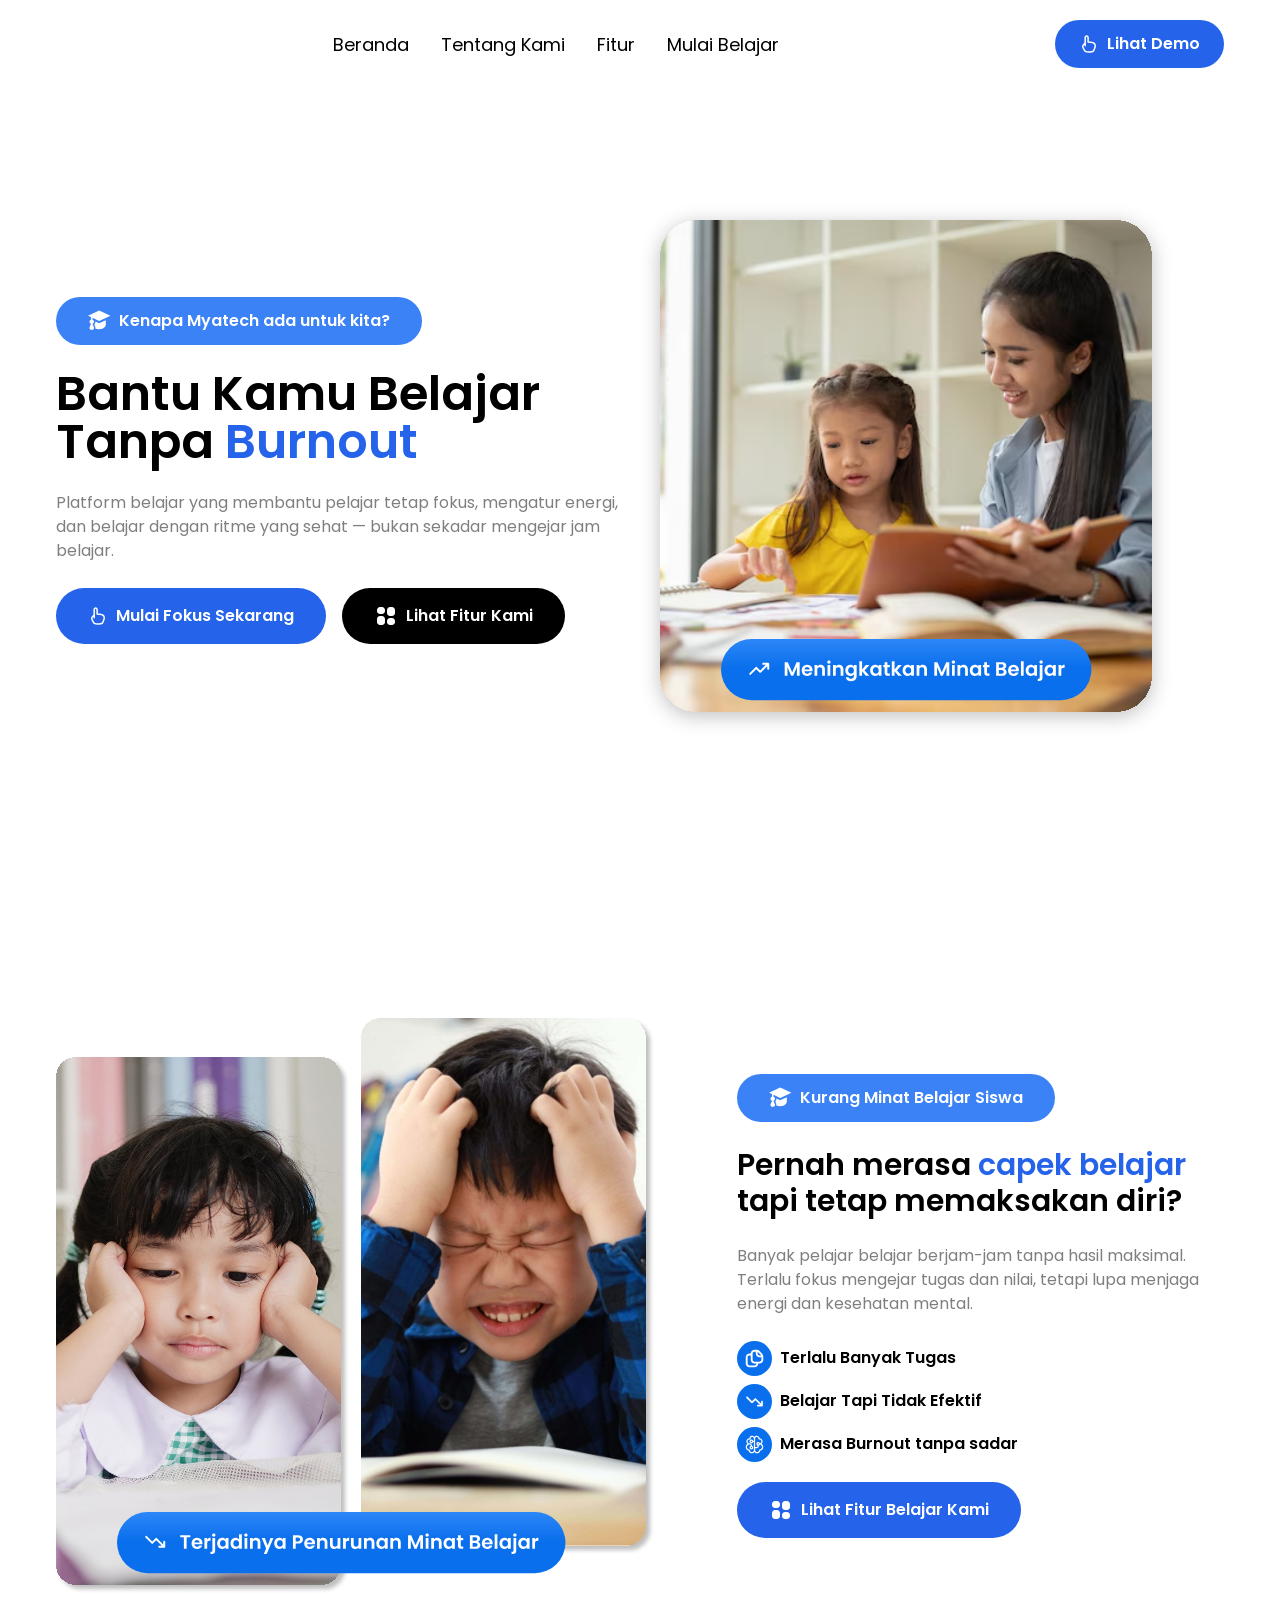
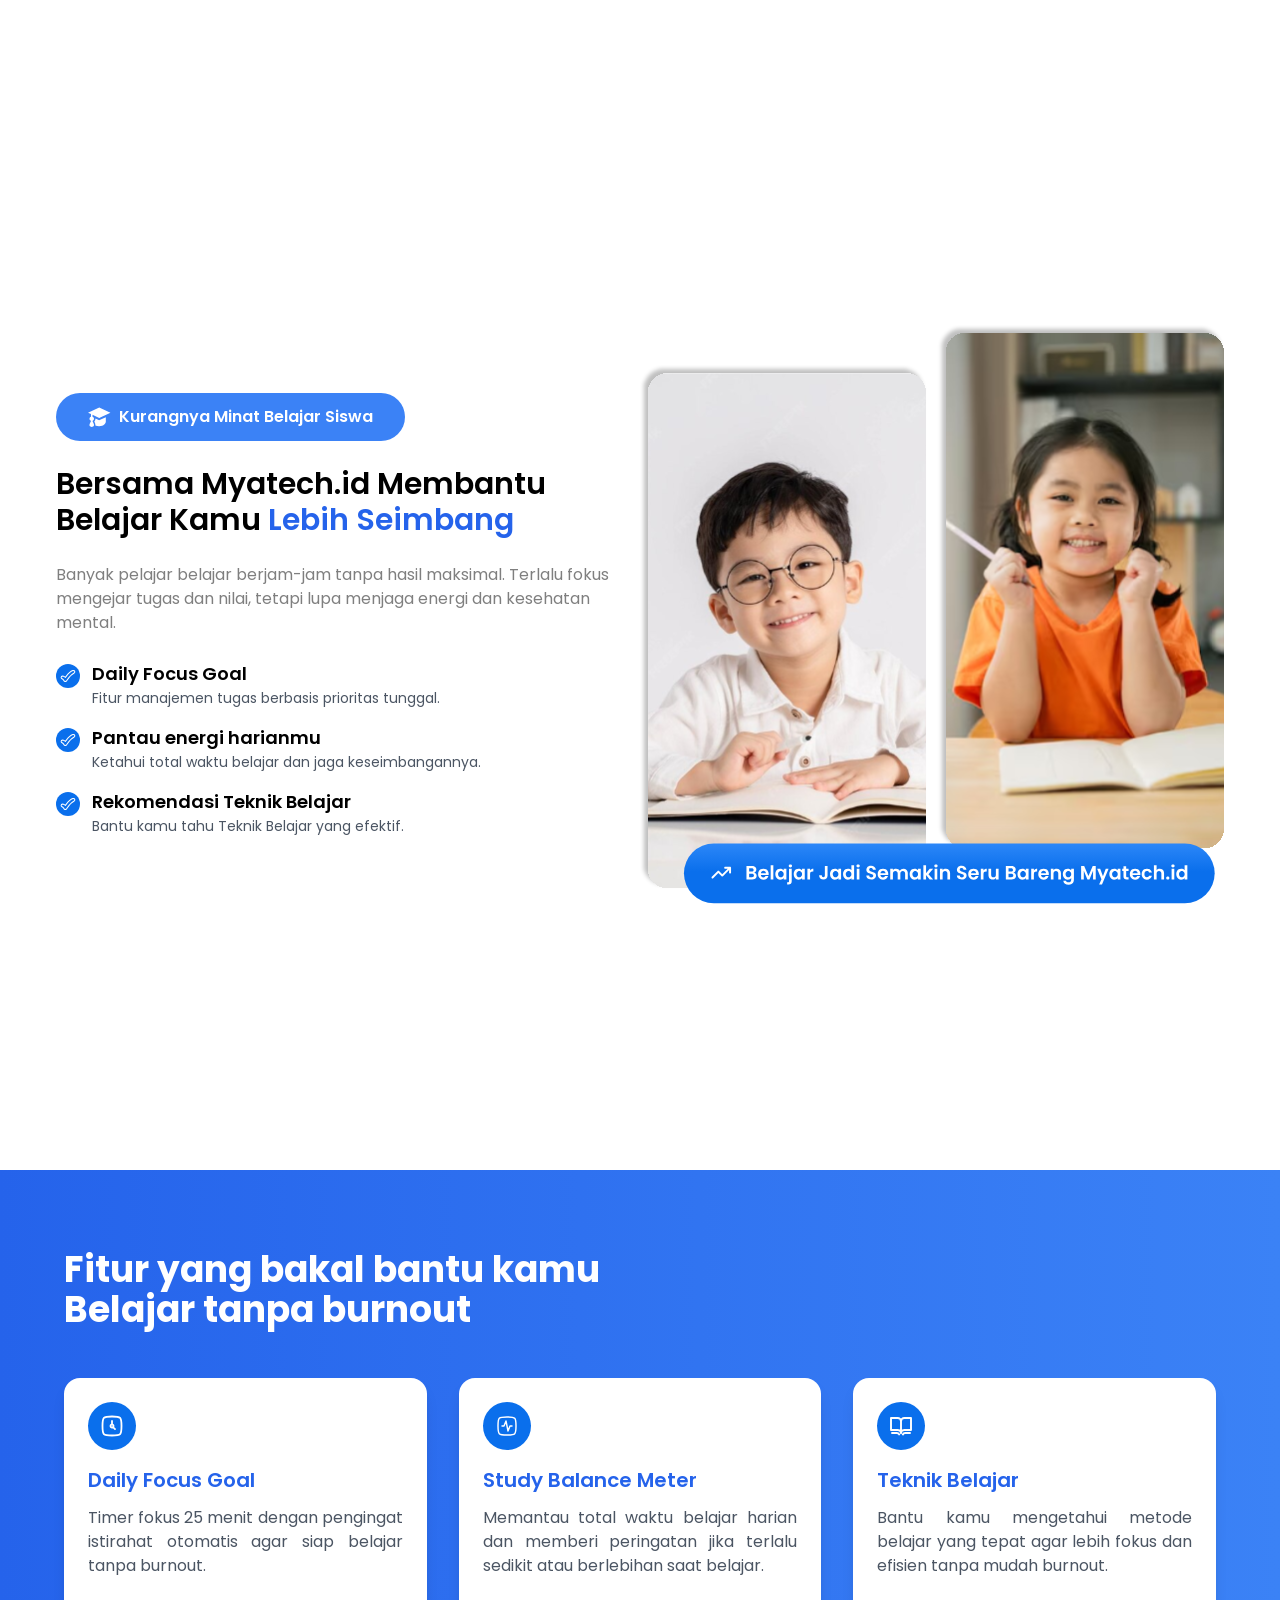
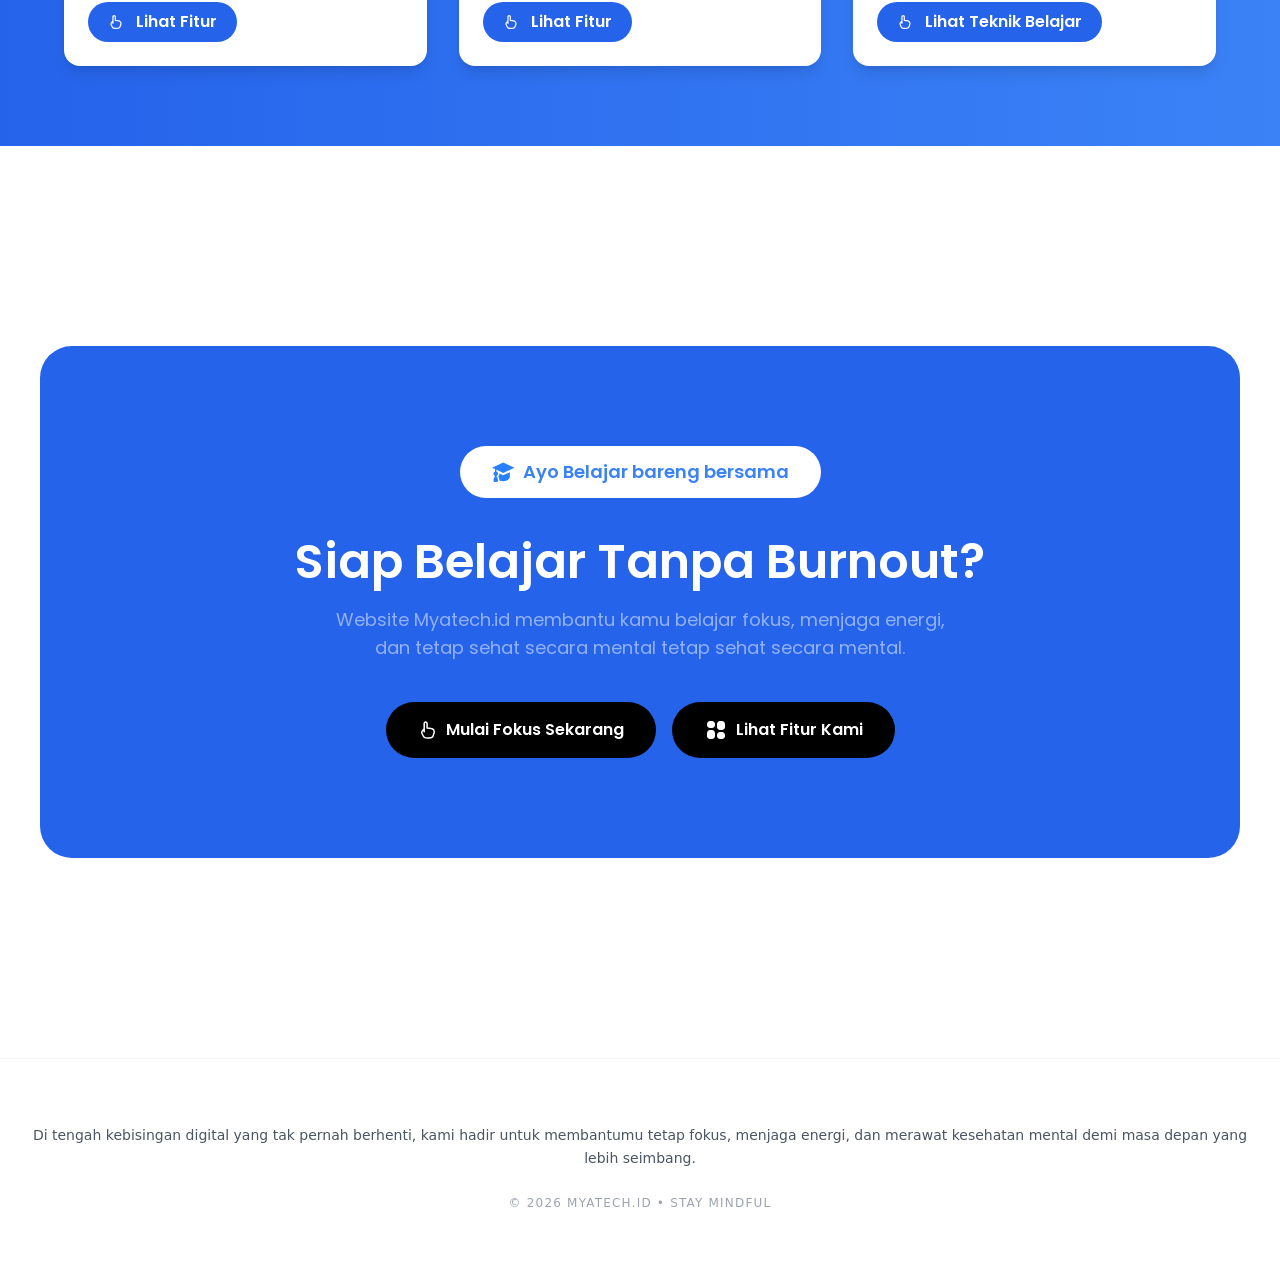
==== commit 02e8530f: "update website" ====
--- a/docs/index.html
+++ b/docs/index.html
@@ -4,7 +4,7 @@
 <head>
   <meta charset="UTF-8">
   <meta name="viewport" content="width=device-width, initial-scale=1.0">
-  <link rel="icon" href="/Ikon SVG/myatech-logo.svg">
+  <link rel="icon" href="../Ikon SVG/myatech-logo.svg">
   <link rel="stylesheet" href="./css/output.css">
   <title>Website Belajar Jadi Produktif</title>
   <link rel="preconnect" href="https://fonts.googleapis.com">
@@ -22,12 +22,14 @@
       <nav class="flex justify-between items-center py-[20px] px-4">
         <!-- Nama Brand -->
         <div>
-          <img src="/Ikon SVG/Brand.svg" alt="">
+          <a href="https://www.tiktok.com/@myatech.id?is_from_webapp=1&sender_device=pc">
+            <img src="../Ikon SVG/Brand.svg" alt="">
+          </a>
         </div>
 
         <ul class="gap-8 hidden lg:flex">
           <li class="text-[18px] text-black hover:text-blue-500 font-regular hover:font-semibold cursor-pointer">
-            <a href="#">
+            <a href="#hero-section">
               Beranda
             </a>
           </li>
@@ -37,31 +39,31 @@
             </a>
           </li>
           <li class="text-[18px] text-black hover:text-blue-500 font-regular hover:font-semibold cursor-pointer">
-            <a href="#">
+            <a href="#features-section">
               Fitur
             </a>
           </li>
           <li class="text-[18px] text-black hover:text-blue-500 font-regular hover:font-semibold cursor-pointer">
-            <a href="#">
+            <a href="#cta-section">
               Mulai Belajar
             </a>
           </li>
         </ul>
 
         <div class="lg:flex hidden">
-          <button
+          <a href="#solution-section"
             class="flex items-center bg-blue-600 px-6 py-3 rounded-[32px] text-white font-semibold hover:bg-black hover:scale-110 transition duration-300 gap-2">
             <span>
-              <img src="/Ikon SVG/tangan-white.svg" alt="">
+              <img src="../Ikon SVG/tangan-white.svg" alt="">
             </span>
-            See Demos
-          </button>
+            Lihat Demo
+          </a>
         </div>
 
         <!-- Responsive Mobile -->
         <div class="lg:hidden block buttonToogle">
           <button>
-            <img src="/Ikon SVG/hamburger.svg" alt="">
+            <img src="../Ikon SVG/hamburger.svg" alt="">
           </button>
         </div>
       </nav>
@@ -71,7 +73,7 @@
         <ul class="gap-8">
           <li
             class="py-4 px-3 hover:bg-blue-200 transition duration-300 text-[18px] text-black hover:text-blue-500 font-regular hover:font-semibold cursor-pointer">
-            <a href="#">
+            <a href="#hero-section">
               Beranda
             </a>
           </li>
@@ -83,13 +85,13 @@
           </li>
           <li
             class="py-4 px-3 hover:bg-blue-200 transition duration-300 text-[18px] text-black hover:text-blue-500 font-regular hover:font-semibold cursor-pointer">
-            <a href="#">
+            <a href="#features-section">
               Fitur
             </a>
           </li>
           <li
             class="py-4 px-3 hover:bg-blue-200 transition duration-300 text-[18px] text-black hover:text-blue-500 font-regular hover:font-semibold cursor-pointer">
-            <a href="#">
+            <a href="#cta-section">
               Mulai Belajar
             </a>
           </li>
@@ -109,7 +111,7 @@
           <div class="">
             <button class="flex gap-2 items-center px-8 py-3 bg-blue-500 text-white font-semibold rounded-full">
               <span>
-                <img src="/Ikon SVG/college-white.svg" alt="">
+                <img src="../Ikon SVG/college-white.svg" alt="">
               </span>
               Kenapa Myatech ada untuk kita?
             </button>
@@ -125,17 +127,17 @@
               <button
                 class="flex gap-2 items-center px-8 py-4 bg-blue-600 hover:bg-blue-500 cursor-pointer transition duration-300 text-white font-semibold rounded-[32px]">
                 <span>
-                  <img src="/Ikon SVG/tangan-white.svg" alt="">
+                  <img src="../Ikon SVG/tangan-white.svg" alt="">
                 </span>
-                <a href="#"> Mulai Fokus Sekarang</a>
+                <a href="#cta-section"> Mulai Fokus Sekarang</a>
               </button>
 
               <button
                 class="flex gap-2 items-center px-8 py-4 bg-black hover:bg-slate-600 cursor-pointer transition duration-300 text-white font-semibold rounded-[32px]">
                 <span>
-                  <img src="/Ikon SVG/grid.svg" alt="">
+                  <img src="../Ikon SVG/grid.svg" alt="">
                 </span>
-                Lihat Fitur Kami
+                <a href="#features-section">Lihat Fitur Kami</a>
               </button>
             </div>
           </div>
@@ -144,7 +146,7 @@
         <!-- Kanan -->
         <div class="col-span-12 md:col-span-6 lg:col-span-6" data-aos="zoom-in-left">
           <div class="hidden md:block lg:block">
-            <img src="/Images/Gambar-Hero-Section.svg" alt="">
+            <img src="../Images/Gambar-Hero-Section.svg" alt="">
           </div>
         </div>
       </div>
@@ -160,7 +162,7 @@
           <div class="">
             <button class="flex gap-2 items-center px-8 py-3 bg-blue-500 text-white font-semibold rounded-full">
               <span>
-                <img src="/Ikon SVG/college-white.svg" alt="">
+                <img src="../Ikon SVG/college-white.svg" alt="">
               </span>
               Kurang Minat Belajar Siswa
             </button>
@@ -176,19 +178,19 @@
               <ul class="flex flex-col gap-2">
                 <li class="flex items-center gap-2 font-semibold">
                   <span>
-                    <img src="/Ikon SVG/files-blue.svg" alt="">
+                    <img src="../Ikon SVG/files-blue.svg" alt="">
                   </span>
                   Terlalu Banyak Tugas
                 </li>
                 <li class="flex items-center gap-2 font-semibold">
                   <span>
-                    <img src="/Ikon SVG/chart-down-blue.svg" alt="">
+                    <img src="../Ikon SVG/chart-down-blue.svg" alt="">
                   </span>
                   Belajar Tapi Tidak Efektif
                 </li>
                 <li class="flex items-center gap-2 font-semibold">
                   <span>
-                    <img src="/Ikon SVG/brain-circuit-blue.svg" alt="">
+                    <img src="../Ikon SVG/brain-circuit-blue.svg" alt="">
                   </span>
                   Merasa Burnout tanpa sadar
                 </li>
@@ -198,9 +200,9 @@
               <button
                 class="mt-[20px] flex gap-2 items-center px-8 py-4 bg-blue-600 hover:bg-blue-500 cursor-pointer transition duration-300 text-white font-semibold rounded-[32px]">
                 <span>
-                  <img src="/Ikon SVG/grid.svg" alt="">
+                  <img src="../Ikon SVG/grid.svg" alt="">
                 </span>
-                Lihat Fitur Belajar Kami
+                <a href="#features-section">Lihat Fitur Belajar Kami</a>
               </button>
             </div>
           </div>
@@ -209,7 +211,7 @@
         <!-- Kanan -->
         <div class="my-[50px] col-span-12 md:col-span-7 lg:col-span-7 order-1" data-aos="zoom-in-left">
           <div>
-            <img src="/Images/Gambar-Problem-Section.svg" alt="">
+            <img src="../Images/Gambar-Problem-Section.svg" alt="">
           </div>
         </div>
       </div>
@@ -226,7 +228,7 @@
             <button
               class="flex gap-2 items-center px-8 py-3 bg-blue-500 text-base text-white font-semibold rounded-full">
               <span>
-                <img src="/Ikon SVG/college-white.svg" alt="">
+                <img src="../Ikon SVG/college-white.svg" alt="">
               </span>
               Kurangnya Minat Belajar Siswa
             </button>
@@ -243,7 +245,7 @@
 
                 <!-- Item 1 -->
                 <li class="flex items-start gap-3">
-                  <img src="/Ikon SVG/centang.svg" alt="" class="w-6 h-6 mt-1">
+                  <img src="../Ikon SVG/centang.svg" alt="" class="w-6 h-6 mt-1">
 
                   <div class="flex flex-col">
                     <h3 class="font-semibold text-lg">
@@ -257,7 +259,7 @@
 
                 <!-- Item 2 -->
                 <li class="flex items-start gap-3">
-                  <img src="/Ikon SVG/centang.svg" alt="" class="w-6 h-6 mt-1">
+                  <img src="../Ikon SVG/centang.svg" alt="" class="w-6 h-6 mt-1">
 
                   <div class="flex flex-col">
                     <h3 class="font-semibold text-lg">
@@ -271,7 +273,7 @@
 
                 <!-- Item 3 -->
                 <li class="flex items-start gap-3">
-                  <img src="/Ikon SVG/centang.svg" alt="" class="w-6 h-6 mt-1">
+                  <img src="../Ikon SVG/centang.svg" alt="" class="w-6 h-6 mt-1">
 
                   <div class="flex flex-col">
                     <h3 class="font-semibold text-lg">
@@ -291,16 +293,15 @@
         <!-- Kanan -->
         <div class="my-[50px] col-span-12 md:col-span-6 lg:col-span-6 order-2" data-aos="zoom-in-right">
           <div>
-            <img src="/Images/Gambar-Solution-Section.svg" alt="">
-          </div>
-        </div>
-      </div>
-    </div>
-  </section>
-
+            <img src="../Images/Gambar-Solution-Section.svg" alt="">
+          </div>
+        </div>
+      </div>
+    </div>
+  </section>
 
   <!-- Features Section -->
-  <section class="bg-gradient-to-r from-blue-600 to-blue-500 py-20" data-aos="zoom-in">
+  <section id="features-section" class="bg-gradient-to-r from-blue-600 to-blue-500 py-20" data-aos="zoom-in">
 
     <!-- Container utama (maksimal 1200px & center) -->
     <div class="mx-auto max-w-[1200px] px-6">
@@ -319,11 +320,11 @@
         <div class="bg-white rounded-2xl p-6 shadow-lg hover:scale-105 transition duration-300">
 
           <!-- Icon -->
-          <img src="/Ikon SVG/card1.svg" alt="Smart Pomodoro" class="mb-4 w-12">
+          <img src="../Ikon SVG/card1.svg" alt="Daily Focus Goal" class="mb-4 w-12">
 
           <!-- Judul -->
           <h3 class="text-xl font-semibold mb-3 text-blue-600">
-            Smart Pomodoro
+            Daily Focus Goal
           </h3>
 
           <!-- Deskripsi -->
@@ -335,7 +336,7 @@
           <a href="features1.html"
             class="inline-flex items-center gap-3 bg-blue-600 text-white font-semibold px-5 py-2 rounded-full hover:bg-blue-500 transition duration-300">
 
-            <img src="/Ikon SVG/tangan-white.svg" alt="" class="w-4">
+            <img src="../Ikon SVG/tangan-white.svg" alt="" class="w-4">
             Lihat Fitur
           </a>
 
@@ -344,7 +345,7 @@
         <!-- CARD 2 -->
         <div class="bg-white rounded-2xl p-6 shadow-lg hover:scale-105 transition duration-300">
 
-          <img src="/Ikon SVG/card2.svg" alt="Study Balance Meter" class="mb-4 w-12">
+          <img src="../Ikon SVG/card2.svg" alt="Study Balance Meter" class="mb-4 w-12">
 
           <h3 class="text-xl font-semibold mb-3 text-blue-600">
             Study Balance Meter
@@ -358,7 +359,7 @@
           <a href="features2.html"
             class="inline-flex items-center gap-3 bg-blue-600 text-white font-semibold px-5 py-2 rounded-full hover:bg-blue-500 transition duration-300">
 
-            <img src="/Ikon SVG/tangan-white.svg" alt="" class="w-4">
+            <img src="../Ikon SVG/tangan-white.svg" alt="" class="w-4">
             Lihat Fitur
           </a>
 
@@ -367,7 +368,7 @@
         <!-- CARD 3 -->
         <div class="bg-white rounded-2xl p-6 shadow-lg hover:scale-105 transition duration-300">
 
-          <img src="/Ikon SVG/card3.svg" alt="Mood Tracker" class="mb-4 w-12">
+          <img src="../Ikon SVG/card3.svg" alt="Mood Tracker" class="mb-4 w-12">
 
           <h3 class="text-xl font-semibold mb-3 text-blue-600">
             Teknik Belajar
@@ -380,7 +381,7 @@
           <a href="features3.html"
             class="inline-flex items-center gap-3 bg-blue-600 text-white font-semibold px-5 py-2 rounded-full hover:bg-blue-500 transition duration-300">
 
-            <img src="/Ikon SVG/tangan-white.svg" alt="" class="w-4">
+            <img src="../Ikon SVG/tangan-white.svg" alt="" class="w-4">
             Lihat Teknik Belajar
           </a>
 
@@ -390,16 +391,15 @@
     </div>
   </section>
 
-
   <!-- CTA -->
-  <section id="cta" class="my-[50px] md:my-[200px]" data-aos="zoom-in">
+  <section id="cta-section" class="my-[50px] md:my-[200px]" data-aos="zoom-in">
     <div class="max-w-[1200px] mx-auto px-4 py-4 bg-blue-600 lg:py-[100px] md:rounded-[32px] lg:rounded-[32px]">
       <!-- Button Informasi -->
       <div class="flex justify-center items-center mb-[40px]">
         <button
           class="flex gap-2 text-sm md:text-base lg:text-lg items-center px-8 py-3 bg-white text-blue-500 font-semibold rounded-full">
           <span>
-            <img src="/Ikon SVG/college-blue.svg" alt="">
+            <img src="../Ikon SVG/college-blue.svg" alt="">
           </span>
           Ayo Belajar bareng bersama
         </button>
@@ -421,7 +421,7 @@
         <button
           class="flex gap-2 items-center px-8 py-4 bg-black hover:bg-slate-600  cursor-pointer transition duration-300 text-white font-semibold rounded-[32px]">
           <span>
-            <img src="/Ikon SVG/tangan-white.svg" alt="">
+            <img src="../Ikon SVG/tangan-white.svg" alt="">
           </span>
           <a href="#hero-section"> Mulai Fokus Sekarang</a>
         </button>
@@ -429,9 +429,9 @@
         <button
           class="flex gap-2 items-center px-8 py-4 bg-black hover:bg-slate-600 cursor-pointer transition duration-300 text-white font-semibold rounded-[32px]">
           <span>
-            <img src="/Ikon SVG/grid.svg" alt="">
+            <img src="../Ikon SVG/grid.svg" alt="">
           </span>
-          Lihat Fitur Kami
+          <a href="#features-section">Lihat Fitur Kami</a>
         </button>
       </div>
     </div>
@@ -440,7 +440,7 @@
   <!-- Footer -->
   <footer class="mb-[25px] text-center py-10 px-6 font-sans border-t border-gray-100 bg-white">
     <div class="flex justify-center items-center">
-      <img src="/Ikon SVG/Brand.svg" alt="">
+      <img src="../Ikon SVG/Brand.svg" alt="">
     </div>
 
     <p class="mt-[25px] max-2xl mx-auto text-gray-600 text-sm leading-relaxed">
--- a/docs/css/output.css
+++ b/docs/css/output.css
@@ -6,6 +6,10 @@
 1. Prevent padding and border from affecting element width. (https://github.com/mozdevs/cssremedy/issues/4)
 2. Allow adding a border to an element by just adding a border-width. (https://github.com/tailwindcss/tailwindcss/pull/116)
 */
+
+html {
+  scroll-behavior: smooth;
+}
 
 *,
 ::before,
